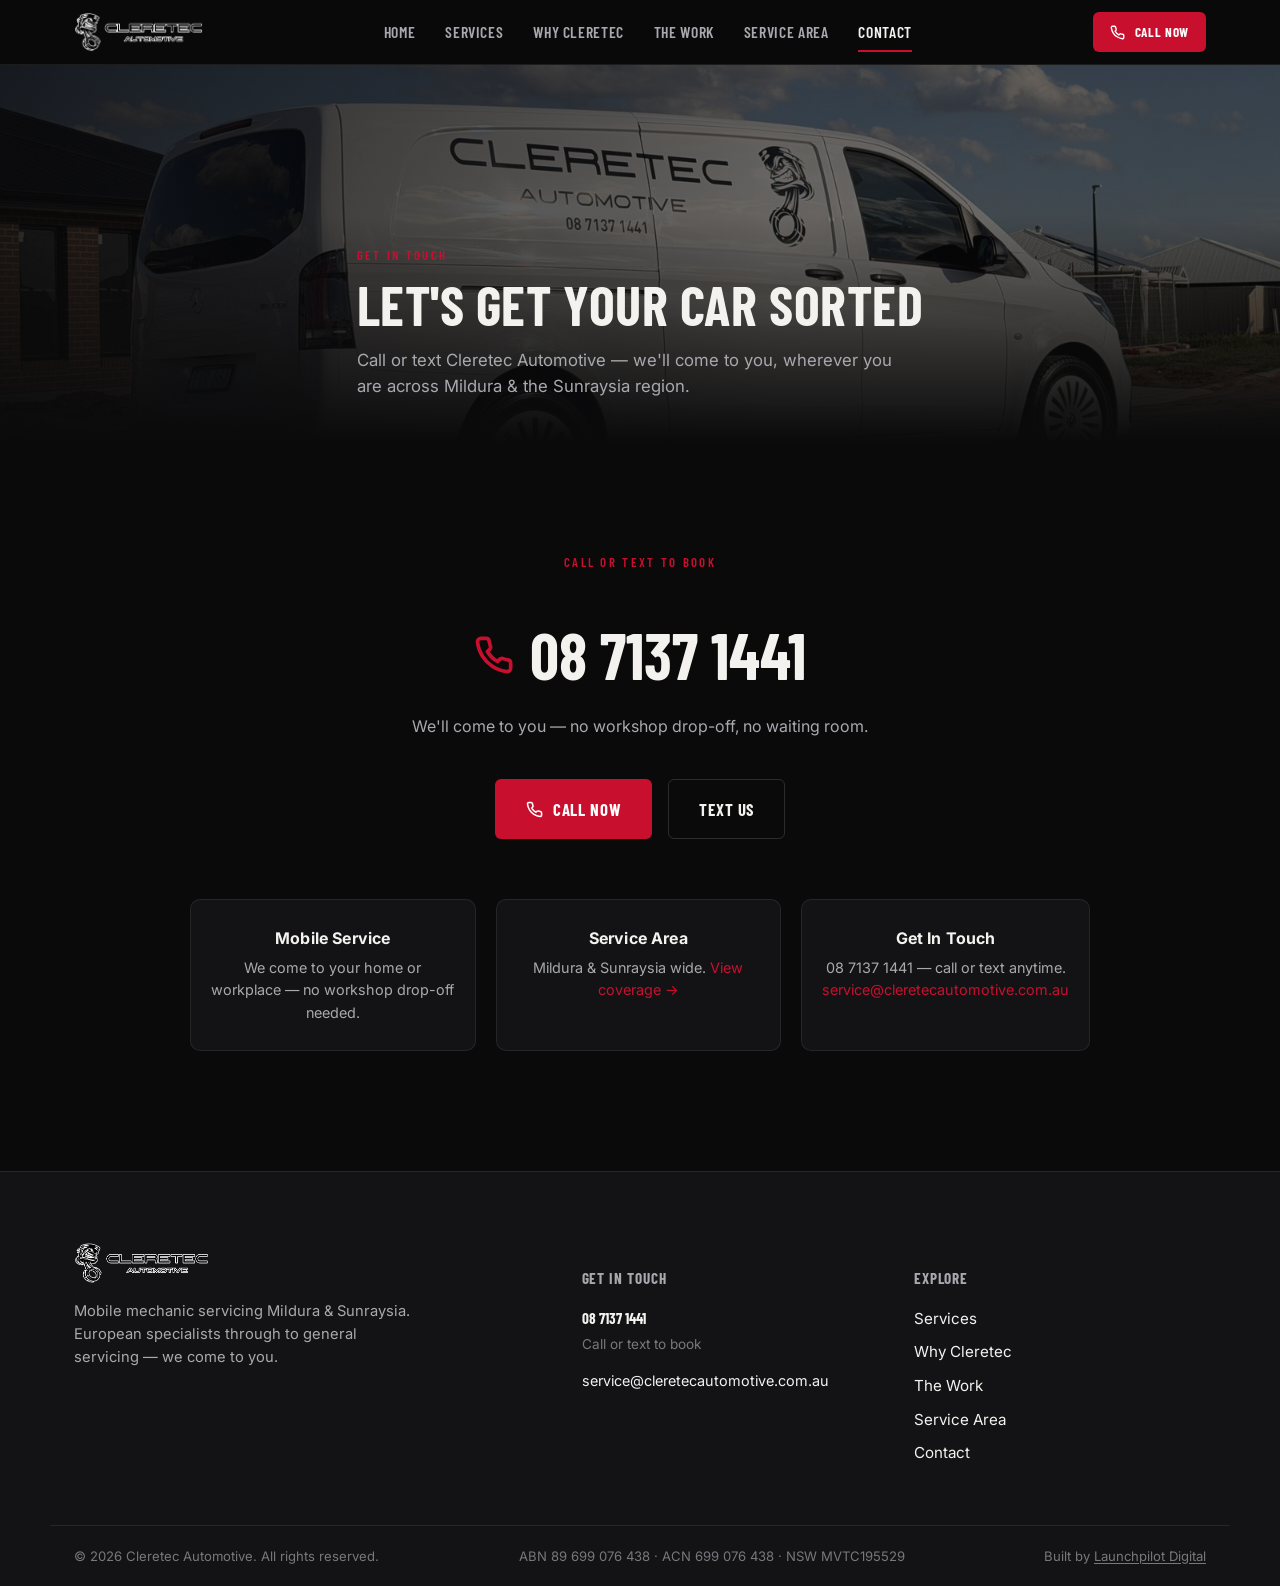
==== contact.html @ f159f2f2 "Initial commit: Cleretec Automotive marketing site Static multi-page site (home, services, why us, w" ====
<!DOCTYPE html>
<html lang="en-AU">
<head>
<meta charset="UTF-8">
<meta name="viewport" content="width=device-width, initial-scale=1.0">
<title>Contact | Cleretec Automotive Mobile Mechanic Mildura</title>
<meta name="description" content="Call or text Cleretec Automotive on 08 7137 1441 to book a mobile mechanic anywhere across Mildura &amp; the Sunraysia region.">
<meta name="theme-color" content="#0a0a0b">
<link rel="icon" type="image/png" sizes="32x32" href="images/favicon-32.png">
<link rel="apple-touch-icon" sizes="180x180" href="images/favicon-180.png">
<link rel="preconnect" href="https://fonts.googleapis.com">
<link rel="preconnect" href="https://fonts.gstatic.com" crossorigin>
<link href="https://fonts.googleapis.com/css2?family=Barlow+Condensed:wght@500;600;700;800&family=Inter:wght@400;500;600;700&display=swap" rel="stylesheet">
<link rel="stylesheet" href="css/styles.css">

<link rel="canonical" href="https://cleretecautomotive.com.au/contact.html">

<meta property="og:type" content="website">
<meta property="og:site_name" content="Cleretec Automotive">
<meta property="og:title" content="Contact | Cleretec Automotive Mobile Mechanic Mildura">
<meta property="og:description" content="Call or text Cleretec Automotive on 08 7137 1441 to book a mobile mechanic anywhere across Mildura &amp; the Sunraysia region.">
<meta property="og:url" content="https://cleretecautomotive.com.au/contact.html">
<meta property="og:image" content="https://cleretecautomotive.com.au/images/og-image.jpg">
<meta property="og:image:width" content="1200">
<meta property="og:image:height" content="630">
<meta property="og:locale" content="en_AU">

<meta name="twitter:card" content="summary_large_image">
<meta name="twitter:title" content="Contact | Cleretec Automotive Mobile Mechanic Mildura">
<meta name="twitter:description" content="Call or text Cleretec Automotive on 08 7137 1441 to book a mobile mechanic anywhere across Mildura &amp; the Sunraysia region.">
<meta name="twitter:image" content="https://cleretecautomotive.com.au/images/og-image.jpg">

<script type="application/ld+json">
{
  "@context": "https://schema.org",
  "@type": "AutoRepair",
  "@id": "https://cleretecautomotive.com.au/#business",
  "name": "Cleretec Automotive",
  "url": "https://cleretecautomotive.com.au/",
  "image": "https://cleretecautomotive.com.au/images/og-image.jpg",
  "logo": "https://cleretecautomotive.com.au/images/logo.png",
  "telephone": "+61871371441",
  "email": "service@cleretecautomotive.com.au",
  "description": "Fully mobile mechanic based in Mildura, VIC, servicing the Sunraysia region. European specialist servicing (Mercedes-Benz, BMW, Audi, Volkswagen) through to general servicing, approved for digital service records across Mercedes-Benz, BMW Group and Jaguar Land Rover.",
  "priceRange": "$$",
  "areaServed": [
    {
      "@type": "City",
      "name": "Mildura, VIC"
    },
    {
      "@type": "Place",
      "name": "Merbein, VIC"
    },
    {
      "@type": "Place",
      "name": "Red Cliffs, VIC"
    },
    {
      "@type": "Place",
      "name": "Irymple, VIC"
    },
    {
      "@type": "Place",
      "name": "Nichols Point, VIC"
    },
    {
      "@type": "Place",
      "name": "Buronga, NSW"
    },
    {
      "@type": "Place",
      "name": "Gol Gol, NSW"
    },
    {
      "@type": "Place",
      "name": "Wentworth, NSW"
    }
  ],
  "address": {
    "@type": "PostalAddress",
    "addressLocality": "Mildura",
    "addressRegion": "VIC",
    "addressCountry": "AU"
  },
  "makesOffer": [
    {
      "@type": "Offer",
      "itemOffered": {
        "@type": "Service",
        "name": "European Specialist Servicing"
      }
    },
    {
      "@type": "Offer",
      "itemOffered": {
        "@type": "Service",
        "name": "General & Logbook Servicing"
      }
    },
    {
      "@type": "Offer",
      "itemOffered": {
        "@type": "Service",
        "name": "Brakes & Suspension"
      }
    },
    {
      "@type": "Offer",
      "itemOffered": {
        "@type": "Service",
        "name": "Diagnostics & Fault Finding"
      }
    },
    {
      "@type": "Offer",
      "itemOffered": {
        "@type": "Service",
        "name": "Batteries & Electrical"
      }
    },
    {
      "@type": "Offer",
      "itemOffered": {
        "@type": "Service",
        "name": "Fluids & Filters"
      }
    }
  ]
}
</script>
<script type="application/ld+json">
{
  "@context": "https://schema.org",
  "@type": "BreadcrumbList",
  "itemListElement": [
    {
      "@type": "ListItem",
      "position": 1,
      "name": "Home",
      "item": "https://cleretecautomotive.com.au/"
    },
    {
      "@type": "ListItem",
      "position": 2,
      "name": "Contact",
      "item": "https://cleretecautomotive.com.au/contact.html"
    }
  ]
}
</script>
</head>
<body>
<div class="route-progress" id="routeProgress"></div>
<header class="site-header" id="siteHeader">
  <div class="site-header__inner">
    <a href="index.html" class="brand">
      <img src="images/logo.png" alt="Cleretec Automotive" class="brand__logo">
    </a>

    <nav class="nav" id="siteNav">
      <a href="index.html">Home</a>
      <a href="services.html">Services</a>
      <a href="why-cleretec.html">Why Cleretec</a>
      <a href="the-work.html">The Work</a>
      <a href="service-area.html">Service Area</a>
      <a href="contact.html" class="is-active">Contact</a>
    </nav>

    <div class="header__actions">
      <a href="tel:0871371441" class="btn btn--primary btn--sm">
        <svg width="15" height="15" viewBox="0 0 24 24" fill="none" stroke="currentColor" stroke-width="2.2" stroke-linecap="round" stroke-linejoin="round"><path d="M22 16.92v3a2 2 0 0 1-2.18 2 19.79 19.79 0 0 1-8.63-3.07 19.5 19.5 0 0 1-6-6 19.79 19.79 0 0 1-3.07-8.67A2 2 0 0 1 4.11 2h3a2 2 0 0 1 2 1.72c.127.96.361 1.903.7 2.81a2 2 0 0 1-.45 2.11L8.09 9.91a16 16 0 0 0 6 6l1.27-1.27a2 2 0 0 1 2.11-.45c.907.339 1.85.573 2.81.7A2 2 0 0 1 22 16.92z"/></svg>
        Call Now
      </a>
      <button class="nav-toggle" id="navToggle" aria-label="Toggle menu" aria-expanded="false">
        <span></span><span></span><span></span>
      </button>
    </div>
  </div>
</header>
<main>
  <section class="page-hero">
    <div class="page-hero__media">
      <img src="images/van-open-toolchest.jpg" alt="Cleretec Automotive van fitted with tool storage" loading="eager">
      <div class="page-hero__scrim"></div>
    </div>
    <div class="page-hero__content container">
      <p class="eyebrow">Get In Touch</p>
      <h1>Let's get your car sorted</h1>
      <p class="page-hero__lead">Call or text Cleretec Automotive — we'll come to you, wherever you are across Mildura &amp; the Sunraysia region.</p>
    </div>
  </section>
  <section class="contact-block">
    <div class="container">
      <p class="eyebrow eyebrow--center">Call Or Text To Book</p>
      <a href="tel:0871371441" class="contact-block__phone">
        <svg width="40" height="40" viewBox="0 0 24 24" fill="none" stroke="currentColor" stroke-width="2.2" stroke-linecap="round" stroke-linejoin="round"><path d="M22 16.92v3a2 2 0 0 1-2.18 2 19.79 19.79 0 0 1-8.63-3.07 19.5 19.5 0 0 1-6-6 19.79 19.79 0 0 1-3.07-8.67A2 2 0 0 1 4.11 2h3a2 2 0 0 1 2 1.72c.127.96.361 1.903.7 2.81a2 2 0 0 1-.45 2.11L8.09 9.91a16 16 0 0 0 6 6l1.27-1.27a2 2 0 0 1 2.11-.45c.907.339 1.85.573 2.81.7A2 2 0 0 1 22 16.92z"/></svg>
        08 7137 1441
      </a>
      <p class="contact-block__note">We'll come to you — no workshop drop-off, no waiting room.</p>

      <div class="contact-block__actions">
        <a href="tel:0871371441" class="btn btn--primary btn--lg">
          <svg width="17" height="17" viewBox="0 0 24 24" fill="none" stroke="currentColor" stroke-width="2.2" stroke-linecap="round" stroke-linejoin="round"><path d="M22 16.92v3a2 2 0 0 1-2.18 2 19.79 19.79 0 0 1-8.63-3.07 19.5 19.5 0 0 1-6-6 19.79 19.79 0 0 1-3.07-8.67A2 2 0 0 1 4.11 2h3a2 2 0 0 1 2 1.72c.127.96.361 1.903.7 2.81a2 2 0 0 1-.45 2.11L8.09 9.91a16 16 0 0 0 6 6l1.27-1.27a2 2 0 0 1 2.11-.45c.907.339 1.85.573 2.81.7A2 2 0 0 1 22 16.92z"/></svg>
          Call Now
        </a>
        <a href="sms:0871371441" class="btn btn--ghost btn--lg">Text Us</a>
      </div>

      <div class="contact-info">
        <div>
          <h4>Mobile Service</h4>
          <p>We come to your home or workplace — no workshop drop-off needed.</p>
        </div>
        <div>
          <h4>Service Area</h4>
          <p>Mildura &amp; Sunraysia wide. <a href="service-area.html" style="color:var(--accent);">View coverage &rarr;</a></p>
        </div>
        <div>
          <h4>Get In Touch</h4>
          <p>08 7137 1441 — call or text anytime.<br><a href="mailto:service@cleretecautomotive.com.au" style="color:var(--accent);">service@cleretecautomotive.com.au</a></p>
        </div>
      </div>
    </div>
  </section>
</main>

<footer class="site-footer" id="contact-footer">
  <div class="container footer__inner">
    <div class="footer__brand">
      <img src="images/logo.png" alt="Cleretec Automotive" class="footer__logo">
      <p>Mobile mechanic servicing Mildura &amp; Sunraysia. European specialists through to general servicing — we come to you.</p>
    </div>

    <div class="footer__col">
      <h5>Get In Touch</h5>
      <a href="tel:0871371441" class="footer__phone">08 7137 1441</a>
      <p class="footer__note">Call or text to book</p>
      <a href="mailto:service@cleretecautomotive.com.au" class="footer__email">service@cleretecautomotive.com.au</a>
    </div>

    <div class="footer__col">
      <h5>Explore</h5>
      <a href="services.html">Services</a>
      <a href="why-cleretec.html">Why Cleretec</a>
      <a href="the-work.html">The Work</a>
      <a href="service-area.html">Service Area</a>
      <a href="contact.html">Contact</a>
    </div>
  </div>
  <div class="footer__bottom container">
    <p>&copy; <span id="year"></span> Cleretec Automotive. All rights reserved.</p>
    <p class="footer__legal">ABN 89 699 076 438 &middot; ACN 699 076 438 &middot; NSW MVTC195529</p>
    <p class="footer__credit">Built by <a href="https://launchpilotdigital.com.au" target="_blank" rel="noopener">Launchpilot Digital</a></p>
  </div>
</footer>

<a href="tel:0871371441" class="mobile-call-fab" aria-label="Call Cleretec Automotive">
  <svg width="22" height="22" viewBox="0 0 24 24" fill="none" stroke="currentColor" stroke-width="2.2" stroke-linecap="round" stroke-linejoin="round"><path d="M22 16.92v3a2 2 0 0 1-2.18 2 19.79 19.79 0 0 1-8.63-3.07 19.5 19.5 0 0 1-6-6 19.79 19.79 0 0 1-3.07-8.67A2 2 0 0 1 4.11 2h3a2 2 0 0 1 2 1.72c.127.96.361 1.903.7 2.81a2 2 0 0 1-.45 2.11L8.09 9.91a16 16 0 0 0 6 6l1.27-1.27a2 2 0 0 1 2.11-.45c.907.339 1.85.573 2.81.7A2 2 0 0 1 22 16.92z"/></svg>
</a>

<script src="js/main.js"></script>
</body>
</html>
---- css/styles.css ----
/* ---------------------------------------------------
   Cleretec Automotive — styles
--------------------------------------------------- */

:root {
  --bg: #0a0a0b;
  --bg-alt: #131316;
  --bg-alt-2: #1a1b1f;
  --line: rgba(255,255,255,0.08);
  --line-strong: rgba(255,255,255,0.14);
  --text: #f3f2ef;
  --text-dim: #a8a9ae;
  --text-dimmer: #77787d;
  --accent: #c8102e;
  --accent-hover: #e2183a;
  --accent-soft: rgba(200,16,46,0.12);
  --radius: 10px;
  --container: 1180px;
  --shadow: 0 20px 50px -20px rgba(0,0,0,0.6);
  --ff-head: "Barlow Condensed", "Arial Narrow", sans-serif;
  --ff-body: "Inter", -apple-system, BlinkMacSystemFont, "Segoe UI", sans-serif;
}

* { box-sizing: border-box; }
html { scroll-behavior: smooth; }

body {
  margin: 0;
  background: var(--bg);
  color: var(--text);
  font-family: var(--ff-body);
  line-height: 1.55;
  -webkit-font-smoothing: antialiased;
}

img { max-width: 100%; display: block; }

/* ---------------- Page transitions ---------------- */
.route-progress {
  position: fixed;
  top: 0;
  left: 0;
  height: 3px;
  width: 0%;
  background: var(--accent);
  z-index: 999;
  opacity: 0;
  pointer-events: none;
  transition: width 0.35s cubic-bezier(.4,0,.2,1), opacity 0.2s ease;
}
.route-progress.is-active { opacity: 1; width: 72%; }
.route-progress.is-done {
  opacity: 0;
  width: 100%;
  transition: width 0.2s ease, opacity 0.3s ease 0.1s;
}

body { animation: ctec-body-in 0.5s ease both; }
main { animation: ctec-main-in 0.6s cubic-bezier(.16,1,.3,1) both; animation-delay: 0.05s; }

body.is-leaving { animation: ctec-body-out 0.32s ease forwards; }
body.is-leaving main { animation: ctec-main-out 0.32s cubic-bezier(.4,0,1,1) forwards; }

@keyframes ctec-body-in { from { opacity: 0; } to { opacity: 1; } }
@keyframes ctec-body-out { to { opacity: 0; } }
@keyframes ctec-main-in {
  from { opacity: 0; transform: translateY(18px); }
  to   { opacity: 1; transform: translateY(0); }
}
@keyframes ctec-main-out {
  to { opacity: 0; transform: translateY(-14px); }
}

@media (prefers-reduced-motion: reduce) {
  .route-progress { transition: none; }
  body, main, body.is-leaving, body.is-leaving main {
    animation: none !important;
  }
}

a {
  color: inherit;
  text-decoration: none;
}

h1, h2, h3, h4 {
  font-family: var(--ff-head);
  font-weight: 700;
  letter-spacing: 0.01em;
  margin: 0;
  text-transform: uppercase;
}

p { margin: 0; }

.container {
  max-width: var(--container);
  margin: 0 auto;
  padding: 0 24px;
}

.eyebrow {
  font-family: var(--ff-head);
  text-transform: uppercase;
  letter-spacing: 0.18em;
  font-size: 0.8rem;
  font-weight: 600;
  color: var(--accent);
  margin: 0 0 12px;
}
.eyebrow--center { text-align: center; }

.section-title {
  font-size: clamp(1.9rem, 3.4vw, 2.6rem);
  line-height: 1.08;
  margin-bottom: 18px;
}

.section-lead {
  color: var(--text-dim);
  font-size: 1.02rem;
  max-width: 620px;
  margin-bottom: 28px;
}

section.services .section-title,
section.services .section-lead,
section.gallery .section-title {
  text-align: center;
  margin-left: auto;
  margin-right: auto;
}

/* ---------------- Buttons ---------------- */
.btn {
  display: inline-flex;
  align-items: center;
  gap: 10px;
  font-family: var(--ff-head);
  font-weight: 700;
  text-transform: uppercase;
  letter-spacing: 0.05em;
  font-size: 0.95rem;
  padding: 13px 24px;
  border-radius: 6px;
  border: 1px solid transparent;
  cursor: pointer;
  transition: transform 0.15s ease, background 0.2s ease, border-color 0.2s ease;
  white-space: nowrap;
}
.btn:hover { transform: translateY(-1px); }

.btn--primary {
  background: var(--accent);
  color: #fff;
}
.btn--primary:hover { background: var(--accent-hover); }

.btn--ghost {
  background: transparent;
  border-color: var(--line-strong);
  color: var(--text);
}
.btn--ghost:hover { border-color: var(--text-dim); }

.btn--lg { padding: 16px 30px; font-size: 1.05rem; }
.btn--sm { padding: 9px 16px; font-size: 0.82rem; }

/* ---------------- Header ---------------- */
.site-header {
  position: sticky;
  top: 0;
  z-index: 100;
  background: rgba(10,10,11,0.85);
  backdrop-filter: blur(10px);
  border-bottom: 1px solid var(--line);
}
.site-header__inner {
  max-width: var(--container);
  margin: 0 auto;
  padding: 12px 24px;
  display: flex;
  align-items: center;
  justify-content: space-between;
  gap: 20px;
}

.brand__logo { height: 40px; width: auto; }

.nav {
  display: flex;
  gap: 30px;
}
.nav a {
  font-family: var(--ff-head);
  font-size: 0.98rem;
  font-weight: 600;
  letter-spacing: 0.04em;
  text-transform: uppercase;
  color: var(--text-dim);
  transition: color 0.15s ease;
}
.nav a:hover { color: var(--text); }
.nav a.is-active {
  color: var(--text);
  position: relative;
}
.nav a.is-active::after {
  content: "";
  position: absolute;
  left: 0;
  right: 0;
  bottom: -8px;
  height: 2px;
  background: var(--accent);
}

.header__actions {
  display: flex;
  align-items: center;
  gap: 14px;
}

.nav-toggle {
  display: none;
  flex-direction: column;
  justify-content: center;
  gap: 5px;
  width: 34px;
  height: 34px;
  background: transparent;
  border: 1px solid var(--line-strong);
  border-radius: 6px;
  cursor: pointer;
  padding: 0;
}
.nav-toggle span {
  display: block;
  height: 2px;
  width: 16px;
  margin: 0 auto;
  background: var(--text);
  transition: transform 0.2s ease, opacity 0.2s ease;
}
.nav-toggle.is-open span:nth-child(1) { transform: translateY(7px) rotate(45deg); }
.nav-toggle.is-open span:nth-child(2) { opacity: 0; }
.nav-toggle.is-open span:nth-child(3) { transform: translateY(-7px) rotate(-45deg); }

/* ---------------- Hero ---------------- */
.hero {
  position: relative;
  min-height: 92vh;
  display: flex;
  align-items: flex-end;
  overflow: hidden;
}
.hero__media {
  position: absolute;
  inset: 0;
  z-index: 0;
}
.hero__media img {
  width: 100%;
  height: 100%;
  object-fit: cover;
  object-position: center 60%;
}
.hero__scrim {
  position: absolute;
  inset: 0;
  background:
    linear-gradient(180deg, rgba(8,8,9,0.55) 0%, rgba(8,8,9,0.35) 30%, rgba(8,8,9,0.85) 78%, #0a0a0b 100%),
    linear-gradient(90deg, rgba(8,8,9,0.75) 0%, rgba(8,8,9,0.15) 55%);
}

.hero__content {
  position: relative;
  z-index: 1;
  padding-top: 80px;
  padding-bottom: 72px;
  max-width: 760px;
}

.hero h1 {
  font-size: clamp(2.6rem, 6vw, 4.6rem);
  line-height: 1.02;
  margin-bottom: 20px;
}

.hero__lead {
  color: var(--text-dim);
  font-size: 1.12rem;
  max-width: 540px;
  margin-bottom: 34px;
}

.hero__actions {
  display: flex;
  gap: 16px;
  flex-wrap: wrap;
  margin-bottom: 40px;
}

.hero__badges {
  list-style: none;
  margin: 0;
  padding: 0;
  display: flex;
  flex-wrap: wrap;
  gap: 10px 28px;
}
.hero__badges li {
  font-size: 0.85rem;
  color: var(--text-dim);
  position: relative;
  padding-left: 20px;
  font-weight: 500;
}
.hero__badges li::before {
  content: "";
  position: absolute;
  left: 0;
  top: 6px;
  width: 9px;
  height: 9px;
  border-radius: 50%;
  background: var(--accent);
}

/* ---------------- Page banner (inner pages) ---------------- */
.page-hero {
  position: relative;
  min-height: 42vh;
  display: flex;
  align-items: flex-end;
  overflow: hidden;
}
.page-hero__media {
  position: absolute;
  inset: 0;
  z-index: 0;
}
.page-hero__media img {
  width: 100%;
  height: 100%;
  object-fit: cover;
}
.page-hero__scrim {
  position: absolute;
  inset: 0;
  background:
    linear-gradient(180deg, rgba(8,8,9,0.55) 0%, rgba(8,8,9,0.5) 40%, #0a0a0b 100%),
    linear-gradient(90deg, rgba(8,8,9,0.7) 0%, rgba(8,8,9,0.1) 60%);
}
.page-hero__content {
  position: relative;
  z-index: 1;
  padding: 90px 0 44px;
}
.page-hero .eyebrow { margin-bottom: 10px; }
.page-hero h1 {
  font-size: clamp(2.2rem, 4.6vw, 3.4rem);
  line-height: 1.05;
}
.page-hero__lead {
  margin-top: 14px;
  max-width: 560px;
  color: var(--text-dim);
  font-size: 1.05rem;
}

.teaser-foot {
  margin-top: 40px;
  text-align: center;
}

/* ---------------- Brands strip ---------------- */
.brands-strip {
  background: var(--bg-alt);
  border-top: 1px solid var(--line);
  border-bottom: 1px solid var(--line);
  padding: 34px 0;
}
.brands-strip__inner {
  display: flex;
  align-items: center;
  justify-content: center;
  gap: 10px 28px;
  flex-wrap: wrap;
  text-align: center;
}
.brands-strip__label {
  font-family: var(--ff-head);
  text-transform: uppercase;
  letter-spacing: 0.14em;
  font-size: 0.78rem;
  color: var(--text-dim);
  white-space: nowrap;
}
.brands-strip__names {
  display: flex;
  align-items: center;
  gap: 16px;
  flex-wrap: wrap;
  justify-content: center;
  font-family: var(--ff-head);
  text-transform: uppercase;
  letter-spacing: 0.03em;
  font-size: 1.1rem;
  font-weight: 700;
  color: var(--text);
}
.brands-strip__names .dot {
  width: 4px;
  height: 4px;
  border-radius: 50%;
  background: var(--accent);
  display: inline-block;
}
.brands-strip__note {
  width: 100%;
  color: var(--text-dimmer);
  font-size: 0.85rem;
  margin-top: 2px;
}

/* ---------------- Cards / Services ---------------- */
.services { padding: 120px 0 100px; }
.page-content .services,
.page-content .why,
.page-content .gallery,
.page-content .area { padding-top: 90px; }

.grid { display: grid; gap: 26px; }
.grid--services {
  grid-template-columns: repeat(3, 1fr);
}

.card {
  background: var(--bg-alt);
  border: 1px solid var(--line);
  border-radius: var(--radius);
  overflow: hidden;
  transition: transform 0.2s ease, border-color 0.2s ease;
}
.card:hover {
  transform: translateY(-4px);
  border-color: var(--line-strong);
}
.card__media {
  aspect-ratio: 4 / 3;
  overflow: hidden;
}
.card__media img {
  width: 100%;
  height: 100%;
  object-fit: cover;
  transition: transform 0.4s ease;
}
.card:hover .card__media img { transform: scale(1.06); }

.card__body { padding: 22px 22px 26px; }
.card__body h3 {
  font-size: 1.32rem;
  margin-bottom: 10px;
  letter-spacing: 0.01em;
}
.card__body p {
  color: var(--text-dim);
  font-size: 0.95rem;
}

/* ---------------- Why ---------------- */
.why {
  padding: 100px 0;
  background: var(--bg-alt);
  border-top: 1px solid var(--line);
  border-bottom: 1px solid var(--line);
}
.why__grid {
  display: grid;
  grid-template-columns: 1.05fr 0.95fr;
  gap: 60px;
  align-items: center;
}

.why__list {
  list-style: none;
  margin: 0;
  padding: 0;
  display: flex;
  flex-direction: column;
  gap: 24px;
}
.why__list li {
  display: flex;
  gap: 16px;
  align-items: flex-start;
}
.why__icon {
  flex: 0 0 auto;
  width: 42px;
  height: 42px;
  display: flex;
  align-items: center;
  justify-content: center;
  border-radius: 8px;
  background: var(--accent-soft);
  color: var(--accent);
}
.why__list h4 {
  font-family: var(--ff-body);
  text-transform: none;
  font-weight: 700;
  font-size: 1.02rem;
  margin-bottom: 4px;
}
.why__list p {
  color: var(--text-dim);
  font-size: 0.94rem;
}

.why__media {
  position: relative;
  display: grid;
  grid-template-columns: 1fr 1fr;
  gap: 16px;
  min-height: 440px;
}
.why__img {
  border-radius: var(--radius);
  object-fit: cover;
  width: 100%;
  height: 100%;
  box-shadow: var(--shadow);
}
.why__img--1 { grid-column: 1; grid-row: 1 / span 2; height: 100%; }
.why__img--2 { grid-column: 2; grid-row: 1; }
.why__img--3 { grid-column: 2; grid-row: 2; }

/* ---------------- Gallery ---------------- */
.gallery { padding: 110px 0; }
.gallery__grid {
  display: grid;
  grid-template-columns: repeat(4, 1fr);
  gap: 14px;
  margin-top: 50px;
}
.gallery__grid img {
  width: 100%;
  height: 240px;
  object-fit: cover;
  border-radius: 8px;
  border: 1px solid var(--line);
  transition: transform 0.3s ease, filter 0.3s ease;
  filter: grayscale(15%);
}
.gallery__grid img:hover {
  transform: scale(1.03);
  filter: grayscale(0%);
}

/* ---------------- Service Area ---------------- */
.area { padding: 100px 0; }
.area__grid {
  display: grid;
  grid-template-columns: 1.2fr 0.8fr;
  gap: 50px;
  align-items: center;
}
.area__badge {
  background: var(--bg-alt);
  border: 1px solid var(--line);
  border-radius: var(--radius);
  padding: 50px 30px;
  text-align: center;
  color: var(--text);
}
.area__badge svg { color: var(--accent); margin-bottom: 16px; }
.area__badge p {
  font-family: var(--ff-head);
  text-transform: uppercase;
  font-size: 1.5rem;
  font-weight: 700;
  letter-spacing: 0.03em;
}
.area__badge span {
  display: block;
  margin-top: 6px;
  color: var(--text-dim);
  font-size: 0.9rem;
}

.area-cards {
  display: grid;
  grid-template-columns: repeat(3, 1fr);
  gap: 20px;
  margin: 44px 0 0;
}
.area-card {
  background: var(--bg-alt);
  border: 1px solid var(--line);
  border-radius: var(--radius);
  padding: 26px 22px;
}
.area-card svg { color: var(--accent); margin-bottom: 14px; }
.area-card h3 {
  font-size: 1.2rem;
  margin-bottom: 6px;
}
.area-card p {
  color: var(--text-dim);
  font-size: 0.9rem;
}

/* ---------------- Why: secondary strip ---------------- */
.why-strip {
  padding: 100px 0;
}
.why-strip__grid {
  display: grid;
  grid-template-columns: repeat(3, 1fr);
  gap: 24px;
}
.why-strip__item img {
  width: 100%;
  height: 260px;
  object-fit: cover;
  border-radius: var(--radius);
  border: 1px solid var(--line);
  margin-bottom: 16px;
}
.why-strip__item h4 {
  font-family: var(--ff-body);
  text-transform: none;
  font-size: 1.05rem;
  margin-bottom: 6px;
}
.why-strip__item p {
  color: var(--text-dim);
  font-size: 0.92rem;
}

/* ---------------- Contact page ---------------- */
.contact-block {
  padding: 110px 0 120px;
  text-align: center;
}
.contact-block__phone {
  display: inline-flex;
  align-items: center;
  gap: 16px;
  font-family: var(--ff-head);
  font-size: clamp(2.4rem, 7vw, 4rem);
  font-weight: 700;
  color: var(--text);
  margin: 20px 0 10px;
}
.contact-block__phone svg { color: var(--accent); flex-shrink: 0; }
.contact-block__note {
  color: var(--text-dim);
  margin-bottom: 40px;
}
.contact-block__actions {
  display: flex;
  gap: 16px;
  justify-content: center;
  flex-wrap: wrap;
  margin-bottom: 60px;
}
.contact-info {
  display: grid;
  grid-template-columns: repeat(3, 1fr);
  gap: 20px;
  max-width: 900px;
  margin: 0 auto;
}
.contact-info div {
  background: var(--bg-alt);
  border: 1px solid var(--line);
  border-radius: var(--radius);
  padding: 26px 20px;
}
.contact-info h4 {
  font-family: var(--ff-body);
  text-transform: none;
  font-size: 1rem;
  margin-bottom: 6px;
}
.contact-info p {
  color: var(--text-dim);
  font-size: 0.9rem;
}

/* ---------------- CTA banner ---------------- */
.cta-banner {
  background: var(--accent);
  padding: 56px 0;
}
.cta-banner__inner {
  display: flex;
  align-items: center;
  justify-content: space-between;
  gap: 24px;
  flex-wrap: wrap;
}
.cta-banner h2 {
  font-size: clamp(1.6rem, 3vw, 2.2rem);
  color: #fff;
  margin-bottom: 6px;
}
.cta-banner p {
  color: rgba(255,255,255,0.85);
  font-size: 1rem;
}
.cta-banner .btn--primary {
  background: #fff;
  color: var(--accent);
}
.cta-banner .btn--primary:hover { background: #f2f2f2; }

/* ---------------- Footer ---------------- */
.site-footer {
  background: var(--bg-alt);
  border-top: 1px solid var(--line);
  padding-top: 70px;
}
.footer__inner {
  display: grid;
  grid-template-columns: 1.6fr 1fr 1fr;
  gap: 40px;
  padding-bottom: 50px;
}
.footer__logo { height: 42px; width: auto; margin-bottom: 16px; }
.footer__brand p {
  color: var(--text-dim);
  font-size: 0.92rem;
  max-width: 340px;
}
.footer__col h5 {
  font-family: var(--ff-head);
  text-transform: uppercase;
  letter-spacing: 0.06em;
  font-size: 0.95rem;
  color: var(--text-dim);
  margin-bottom: 16px;
}
.footer__col a {
  display: block;
  margin-bottom: 10px;
  color: var(--text);
  font-size: 0.95rem;
}
.footer__col a:hover { color: var(--accent); }
.footer__phone {
  font-family: var(--ff-head);
  font-size: 1.6rem;
  font-weight: 700;
  color: var(--text) !important;
  margin-bottom: 4px !important;
}
.footer__phone:hover { color: var(--accent) !important; }
.footer__note { color: var(--text-dimmer); font-size: 0.85rem; margin-bottom: 14px !important; }
.footer__email { font-size: 0.9rem !important; }

.footer__bottom {
  border-top: 1px solid var(--line);
  padding: 20px 24px;
  color: var(--text-dimmer);
  font-size: 0.82rem;
  display: flex;
  align-items: center;
  justify-content: space-between;
  gap: 16px;
  flex-wrap: wrap;
}
.footer__legal { color: var(--text-dimmer); }
.footer__credit { color: var(--text-dimmer); }
.footer__credit a { color: var(--text-dimmer); text-decoration: underline; text-underline-offset: 2px; }
.footer__credit a:hover { color: var(--text-dim); }

/* ---------------- Mobile call FAB ---------------- */
.mobile-call-fab {
  display: none;
  position: fixed;
  bottom: 20px;
  right: 20px;
  width: 56px;
  height: 56px;
  border-radius: 50%;
  background: var(--accent);
  color: #fff;
  align-items: center;
  justify-content: center;
  box-shadow: 0 10px 25px -6px rgba(200,16,46,0.6);
  z-index: 90;
}

/* ---------------- Responsive ---------------- */
@media (max-width: 980px) {
  .grid--services { grid-template-columns: repeat(2, 1fr); }
  .why__grid { grid-template-columns: 1fr; }
  .why__media { order: -1; min-height: 320px; }
  .area__grid { grid-template-columns: 1fr; }
  .gallery__grid { grid-template-columns: repeat(3, 1fr); }
  .footer__inner { grid-template-columns: 1fr 1fr; }
  .footer__brand { grid-column: 1 / -1; }
  .area-cards { grid-template-columns: repeat(2, 1fr); }
  .why-strip__grid { grid-template-columns: 1fr 1fr; }
  .contact-info { grid-template-columns: 1fr; }
}

@media (max-width: 760px) {
  .brands-strip__names { gap: 10px 14px; font-size: 0.95rem; }

  .nav {
    position: fixed;
    top: 65px;
    left: 0;
    right: 0;
    background: var(--bg);
    border-bottom: 1px solid var(--line);
    flex-direction: column;
    gap: 0;
    padding: 8px 24px 18px;
    transform: translateY(-8px);
    opacity: 0;
    pointer-events: none;
    transition: opacity 0.2s ease, transform 0.2s ease;
  }
  .nav.is-open {
    opacity: 1;
    transform: translateY(0);
    pointer-events: auto;
  }
  .nav a {
    padding: 12px 0;
    border-bottom: 1px solid var(--line);
    font-size: 1.05rem;
  }
  .nav-toggle { display: flex; }
  .header__actions .btn--sm { display: none; }

  .hero { min-height: 100vh; }
  .hero__actions { flex-direction: column; align-items: stretch; }
  .hero__actions .btn { justify-content: center; }
  .hero__badges { flex-direction: column; gap: 10px; padding-right: 70px; }

  .grid--services { grid-template-columns: 1fr; }
  .gallery__grid { grid-template-columns: repeat(2, 1fr); }
  .gallery__grid img { height: 190px; }

  .cta-banner__inner { flex-direction: column; text-align: center; }
  .cta-banner .btn { width: 100%; justify-content: center; }

  .footer__inner { grid-template-columns: 1fr; }
  .footer__bottom { padding-right: 90px; }

  .mobile-call-fab { display: flex; }

  .page-hero { min-height: 34vh; }
  .area-cards { grid-template-columns: 1fr; }
  .why-strip__grid { grid-template-columns: 1fr; }
  .contact-block__phone { flex-direction: column; gap: 8px; }
  .contact-block__actions { flex-direction: column; align-items: stretch; }
  .contact-block__actions .btn { justify-content: center; }
}
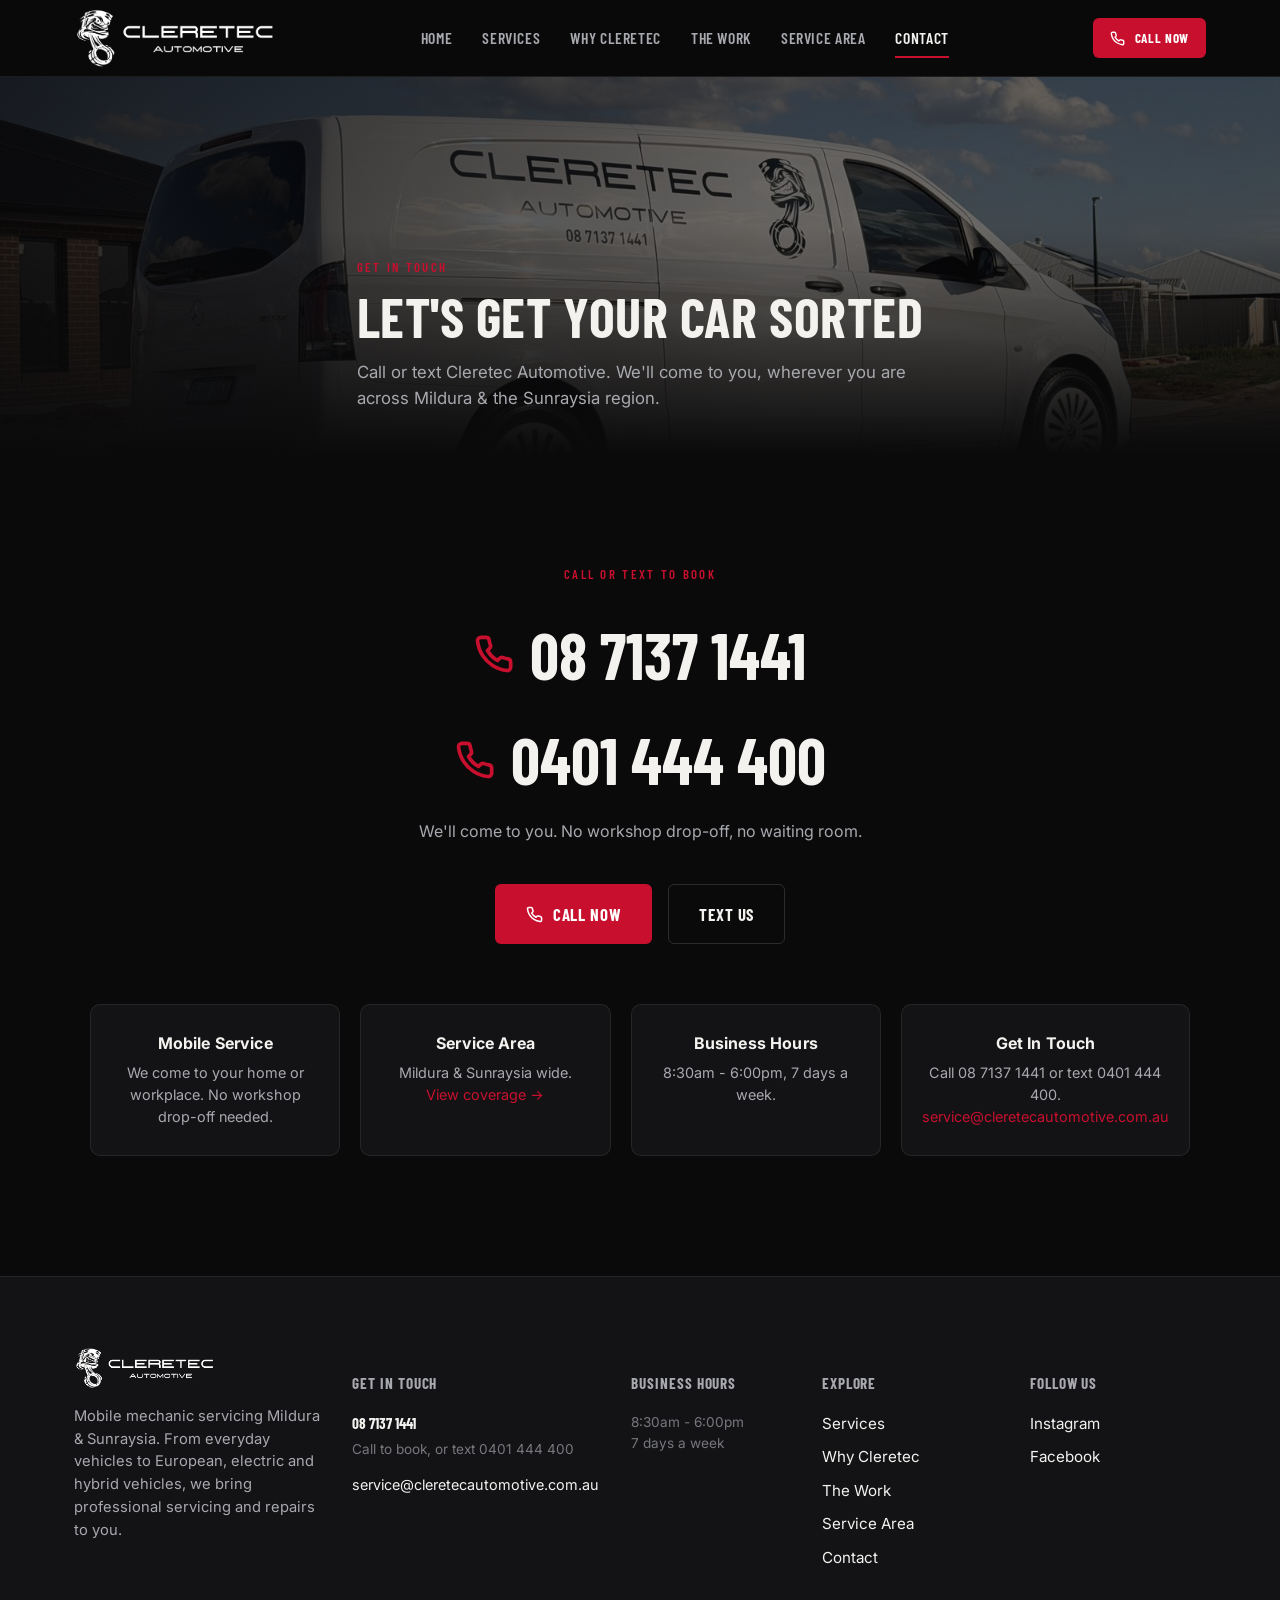
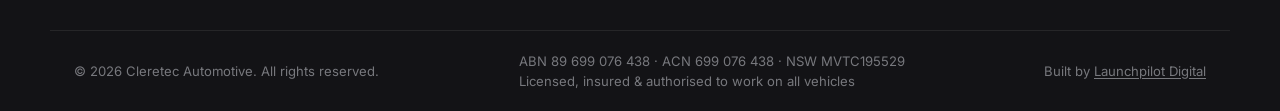
==== commit 50e46f93: "Reposition site as multi-vehicle specialist with fleet, EV and mobile/4K polish - Broaden messaging " ====
--- a/contact.html
+++ b/contact.html
@@ -41,7 +41,7 @@
   "logo": "https://cleretecautomotive.com.au/images/logo.png",
   "telephone": "+61871371441",
   "email": "service@cleretecautomotive.com.au",
-  "description": "Fully mobile mechanic based in Mildura, VIC, servicing the Sunraysia region. European specialist servicing (Mercedes-Benz, BMW, Audi, Volkswagen) through to general servicing, approved for digital service records across Mercedes-Benz, BMW Group and Jaguar Land Rover.",
+  "description": "Fully mobile, licensed and insured mechanic based in Mildura, VIC, servicing the Sunraysia region. From everyday vehicles to Mercedes-Benz, BMW and all other European vehicles, plus electric and hybrid vehicles including Tesla. Approved for digital service records across Mercedes-Benz, BMW Group and Jaguar Land Rover, and a specialist in fleet vehicle servicing.",
   "priceRange": "$$",
   "areaServed": [
     {
@@ -102,28 +102,49 @@
       "@type": "Offer",
       "itemOffered": {
         "@type": "Service",
-        "name": "Brakes & Suspension"
-      }
-    },
-    {
-      "@type": "Offer",
-      "itemOffered": {
-        "@type": "Service",
-        "name": "Diagnostics & Fault Finding"
-      }
-    },
-    {
-      "@type": "Offer",
-      "itemOffered": {
-        "@type": "Service",
-        "name": "Batteries & Electrical"
-      }
-    },
-    {
-      "@type": "Offer",
-      "itemOffered": {
-        "@type": "Service",
-        "name": "Fluids & Filters"
+        "name": "Engine & Transmission"
+      }
+    },
+    {
+      "@type": "Offer",
+      "itemOffered": {
+        "@type": "Service",
+        "name": "Electrical Repairs & Diagnostics"
+      }
+    },
+    {
+      "@type": "Offer",
+      "itemOffered": {
+        "@type": "Service",
+        "name": "Air Conditioning"
+      }
+    },
+    {
+      "@type": "Offer",
+      "itemOffered": {
+        "@type": "Service",
+        "name": "Wheels & Tyres"
+      }
+    },
+    {
+      "@type": "Offer",
+      "itemOffered": {
+        "@type": "Service",
+        "name": "Electric & Hybrid Vehicles"
+      }
+    },
+    {
+      "@type": "Offer",
+      "itemOffered": {
+        "@type": "Service",
+        "name": "Accessories & Batteries"
+      }
+    },
+    {
+      "@type": "Offer",
+      "itemOffered": {
+        "@type": "Service",
+        "name": "Fleet Vehicle Servicing"
       }
     }
   ]
@@ -187,38 +208,48 @@
     <div class="page-hero__content container">
       <p class="eyebrow">Get In Touch</p>
       <h1>Let's get your car sorted</h1>
-      <p class="page-hero__lead">Call or text Cleretec Automotive — we'll come to you, wherever you are across Mildura &amp; the Sunraysia region.</p>
+      <p class="page-hero__lead">Call or text Cleretec Automotive. We'll come to you, wherever you are across Mildura &amp; the Sunraysia region.</p>
     </div>
   </section>
   <section class="contact-block">
     <div class="container">
       <p class="eyebrow eyebrow--center">Call Or Text To Book</p>
-      <a href="tel:0871371441" class="contact-block__phone">
-        <svg width="40" height="40" viewBox="0 0 24 24" fill="none" stroke="currentColor" stroke-width="2.2" stroke-linecap="round" stroke-linejoin="round"><path d="M22 16.92v3a2 2 0 0 1-2.18 2 19.79 19.79 0 0 1-8.63-3.07 19.5 19.5 0 0 1-6-6 19.79 19.79 0 0 1-3.07-8.67A2 2 0 0 1 4.11 2h3a2 2 0 0 1 2 1.72c.127.96.361 1.903.7 2.81a2 2 0 0 1-.45 2.11L8.09 9.91a16 16 0 0 0 6 6l1.27-1.27a2 2 0 0 1 2.11-.45c.907.339 1.85.573 2.81.7A2 2 0 0 1 22 16.92z"/></svg>
-        08 7137 1441
-      </a>
-      <p class="contact-block__note">We'll come to you — no workshop drop-off, no waiting room.</p>
+      <div class="contact-block__phones">
+        <a href="tel:0871371441" class="contact-block__phone">
+          <svg width="40" height="40" viewBox="0 0 24 24" fill="none" stroke="currentColor" stroke-width="2.2" stroke-linecap="round" stroke-linejoin="round"><path d="M22 16.92v3a2 2 0 0 1-2.18 2 19.79 19.79 0 0 1-8.63-3.07 19.5 19.5 0 0 1-6-6 19.79 19.79 0 0 1-3.07-8.67A2 2 0 0 1 4.11 2h3a2 2 0 0 1 2 1.72c.127.96.361 1.903.7 2.81a2 2 0 0 1-.45 2.11L8.09 9.91a16 16 0 0 0 6 6l1.27-1.27a2 2 0 0 1 2.11-.45c.907.339 1.85.573 2.81.7A2 2 0 0 1 22 16.92z"/></svg>
+          08 7137 1441
+        </a>
+        <a href="tel:0401444400" class="contact-block__phone">
+          <svg width="40" height="40" viewBox="0 0 24 24" fill="none" stroke="currentColor" stroke-width="2.2" stroke-linecap="round" stroke-linejoin="round"><path d="M22 16.92v3a2 2 0 0 1-2.18 2 19.79 19.79 0 0 1-8.63-3.07 19.5 19.5 0 0 1-6-6 19.79 19.79 0 0 1-3.07-8.67A2 2 0 0 1 4.11 2h3a2 2 0 0 1 2 1.72c.127.96.361 1.903.7 2.81a2 2 0 0 1-.45 2.11L8.09 9.91a16 16 0 0 0 6 6l1.27-1.27a2 2 0 0 1 2.11-.45c.907.339 1.85.573 2.81.7A2 2 0 0 1 22 16.92z"/></svg>
+          0401 444 400
+        </a>
+      </div>
+      <p class="contact-block__note">We'll come to you. No workshop drop-off, no waiting room.</p>
 
       <div class="contact-block__actions">
         <a href="tel:0871371441" class="btn btn--primary btn--lg">
           <svg width="17" height="17" viewBox="0 0 24 24" fill="none" stroke="currentColor" stroke-width="2.2" stroke-linecap="round" stroke-linejoin="round"><path d="M22 16.92v3a2 2 0 0 1-2.18 2 19.79 19.79 0 0 1-8.63-3.07 19.5 19.5 0 0 1-6-6 19.79 19.79 0 0 1-3.07-8.67A2 2 0 0 1 4.11 2h3a2 2 0 0 1 2 1.72c.127.96.361 1.903.7 2.81a2 2 0 0 1-.45 2.11L8.09 9.91a16 16 0 0 0 6 6l1.27-1.27a2 2 0 0 1 2.11-.45c.907.339 1.85.573 2.81.7A2 2 0 0 1 22 16.92z"/></svg>
           Call Now
         </a>
-        <a href="sms:0871371441" class="btn btn--ghost btn--lg">Text Us</a>
+        <a href="sms:0401444400" class="btn btn--ghost btn--lg">Text Us</a>
       </div>
 
       <div class="contact-info">
         <div>
           <h4>Mobile Service</h4>
-          <p>We come to your home or workplace — no workshop drop-off needed.</p>
+          <p>We come to your home or workplace. No workshop drop-off needed.</p>
         </div>
         <div>
           <h4>Service Area</h4>
           <p>Mildura &amp; Sunraysia wide. <a href="service-area.html" style="color:var(--accent);">View coverage &rarr;</a></p>
         </div>
         <div>
+          <h4>Business Hours</h4>
+          <p>8:30am - 6:00pm, 7 days a week.</p>
+        </div>
+        <div>
           <h4>Get In Touch</h4>
-          <p>08 7137 1441 — call or text anytime.<br><a href="mailto:service@cleretecautomotive.com.au" style="color:var(--accent);">service@cleretecautomotive.com.au</a></p>
+          <p>Call 08 7137 1441 or text 0401 444 400.<br><a href="mailto:service@cleretecautomotive.com.au" style="color:var(--accent);">service@cleretecautomotive.com.au</a></p>
         </div>
       </div>
     </div>
@@ -229,14 +260,19 @@
   <div class="container footer__inner">
     <div class="footer__brand">
       <img src="images/logo.png" alt="Cleretec Automotive" class="footer__logo">
-      <p>Mobile mechanic servicing Mildura &amp; Sunraysia. European specialists through to general servicing — we come to you.</p>
+      <p>Mobile mechanic servicing Mildura &amp; Sunraysia. From everyday vehicles to European, electric and hybrid vehicles, we bring professional servicing and repairs to you.</p>
     </div>
 
     <div class="footer__col">
       <h5>Get In Touch</h5>
       <a href="tel:0871371441" class="footer__phone">08 7137 1441</a>
-      <p class="footer__note">Call or text to book</p>
+      <p class="footer__note">Call to book, or text 0401 444 400</p>
       <a href="mailto:service@cleretecautomotive.com.au" class="footer__email">service@cleretecautomotive.com.au</a>
+    </div>
+
+    <div class="footer__col">
+      <h5>Business Hours</h5>
+      <p class="footer__note">8:30am - 6:00pm<br>7 days a week</p>
     </div>
 
     <div class="footer__col">
@@ -247,10 +283,16 @@
       <a href="service-area.html">Service Area</a>
       <a href="contact.html">Contact</a>
     </div>
+
+    <div class="footer__col">
+      <h5>Follow Us</h5>
+      <a href="https://www.instagram.com/cleretec/" target="_blank" rel="noopener">Instagram</a>
+      <a href="https://www.facebook.com/people/Cleretec-Automotive/61591889998039/" target="_blank" rel="noopener">Facebook</a>
+    </div>
   </div>
   <div class="footer__bottom container">
     <p>&copy; <span id="year"></span> Cleretec Automotive. All rights reserved.</p>
-    <p class="footer__legal">ABN 89 699 076 438 &middot; ACN 699 076 438 &middot; NSW MVTC195529</p>
+    <p class="footer__legal">ABN 89 699 076 438 &middot; ACN 699 076 438 &middot; NSW MVTC195529<br>Licensed, insured &amp; authorised to work on all vehicles</p>
     <p class="footer__credit">Built by <a href="https://launchpilotdigital.com.au" target="_blank" rel="noopener">Launchpilot Digital</a></p>
   </div>
 </footer>
--- a/css/styles.css
+++ b/css/styles.css
@@ -178,14 +178,14 @@
 .site-header__inner {
   max-width: var(--container);
   margin: 0 auto;
-  padding: 12px 24px;
+  padding: 8px 24px;
   display: flex;
   align-items: center;
   justify-content: space-between;
   gap: 20px;
 }
 
-.brand__logo { height: 40px; width: auto; }
+.brand__logo { height: 60px; width: auto; }
 
 .nav {
   display: flex;
@@ -355,7 +355,8 @@
 .page-hero__content {
   position: relative;
   z-index: 1;
-  padding: 90px 0 44px;
+  padding-top: 90px;
+  padding-bottom: 44px;
 }
 .page-hero .eyebrow { margin-bottom: 10px; }
 .page-hero h1 {
@@ -613,6 +614,57 @@
   font-size: 0.9rem;
 }
 
+/* ---------------- Fleet vehicles (highlighted) ---------------- */
+.fleet { padding: 100px 0; }
+.fleet__panel {
+  background:
+    linear-gradient(135deg, rgba(200,16,46,0.16) 0%, rgba(200,16,46,0.03) 55%),
+    var(--bg-alt);
+  border: 1px solid rgba(200,16,46,0.4);
+  border-radius: 20px;
+  padding: 56px;
+  box-shadow: 0 30px 70px -35px rgba(200,16,46,0.35);
+}
+.fleet__tag {
+  display: inline-flex;
+  align-items: center;
+  gap: 8px;
+  background: var(--accent);
+  color: #fff;
+  font-family: var(--ff-head);
+  text-transform: uppercase;
+  letter-spacing: 0.1em;
+  font-size: 0.78rem;
+  font-weight: 700;
+  padding: 8px 16px;
+  border-radius: 999px;
+  margin-bottom: 20px;
+}
+.fleet__tag svg { flex-shrink: 0; }
+.fleet__badge {
+  background: var(--accent);
+  border: none;
+  border-radius: var(--radius);
+  padding: 50px 30px;
+  text-align: center;
+  color: #fff;
+  box-shadow: 0 25px 55px -20px rgba(200,16,46,0.65);
+}
+.fleet__badge svg { color: #fff; margin-bottom: 16px; }
+.fleet__badge p {
+  font-family: var(--ff-head);
+  text-transform: uppercase;
+  font-size: 1.5rem;
+  font-weight: 700;
+  letter-spacing: 0.03em;
+}
+.fleet__badge span {
+  display: block;
+  margin-top: 6px;
+  color: rgba(255,255,255,0.85);
+  font-size: 0.9rem;
+}
+
 /* ---------------- Why: secondary strip ---------------- */
 .why-strip {
   padding: 100px 0;
@@ -646,6 +698,13 @@
   padding: 110px 0 120px;
   text-align: center;
 }
+.contact-block__phones {
+  display: flex;
+  flex-direction: column;
+  align-items: center;
+  gap: 6px;
+  margin: 20px 0 10px;
+}
 .contact-block__phone {
   display: inline-flex;
   align-items: center;
@@ -654,7 +713,6 @@
   font-size: clamp(2.4rem, 7vw, 4rem);
   font-weight: 700;
   color: var(--text);
-  margin: 20px 0 10px;
 }
 .contact-block__phone svg { color: var(--accent); flex-shrink: 0; }
 .contact-block__note {
@@ -670,9 +728,9 @@
 }
 .contact-info {
   display: grid;
-  grid-template-columns: repeat(3, 1fr);
+  grid-template-columns: repeat(4, 1fr);
   gap: 20px;
-  max-width: 900px;
+  max-width: 1100px;
   margin: 0 auto;
 }
 .contact-info div {
@@ -727,8 +785,8 @@
 }
 .footer__inner {
   display: grid;
-  grid-template-columns: 1.6fr 1fr 1fr;
-  gap: 40px;
+  grid-template-columns: 1.4fr 1fr 0.9fr 1fr 1fr;
+  gap: 32px;
   padding-bottom: 50px;
 }
 .footer__logo { height: 42px; width: auto; margin-bottom: 16px; }
@@ -807,15 +865,14 @@
   .footer__brand { grid-column: 1 / -1; }
   .area-cards { grid-template-columns: repeat(2, 1fr); }
   .why-strip__grid { grid-template-columns: 1fr 1fr; }
-  .contact-info { grid-template-columns: 1fr; }
-}
-
-@media (max-width: 760px) {
-  .brands-strip__names { gap: 10px 14px; font-size: 0.95rem; }
-
+  .contact-info { grid-template-columns: 1fr 1fr; }
+  .fleet__panel { padding: 40px 28px; }
+}
+
+@media (max-width: 1022px) {
   .nav {
     position: fixed;
-    top: 65px;
+    top: 77px;
     left: 0;
     right: 0;
     background: var(--bg);
@@ -840,6 +897,10 @@
   }
   .nav-toggle { display: flex; }
   .header__actions .btn--sm { display: none; }
+}
+
+@media (max-width: 760px) {
+  .brands-strip__names { gap: 10px 14px; font-size: 0.95rem; }
 
   .hero { min-height: 100vh; }
   .hero__actions { flex-direction: column; align-items: stretch; }
@@ -865,3 +926,19 @@
   .contact-block__actions { flex-direction: column; align-items: stretch; }
   .contact-block__actions .btn { justify-content: center; }
 }
+
+/* ---------------- Large / 4K screens ---------------- */
+@media (min-width: 1600px) {
+  :root { --container: 1360px; }
+  html { font-size: 17.5px; }
+}
+
+@media (min-width: 2200px) {
+  :root { --container: 1640px; }
+  html { font-size: 20px; }
+}
+
+@media (min-width: 3000px) {
+  :root { --container: 1960px; }
+  html { font-size: 23px; }
+}
